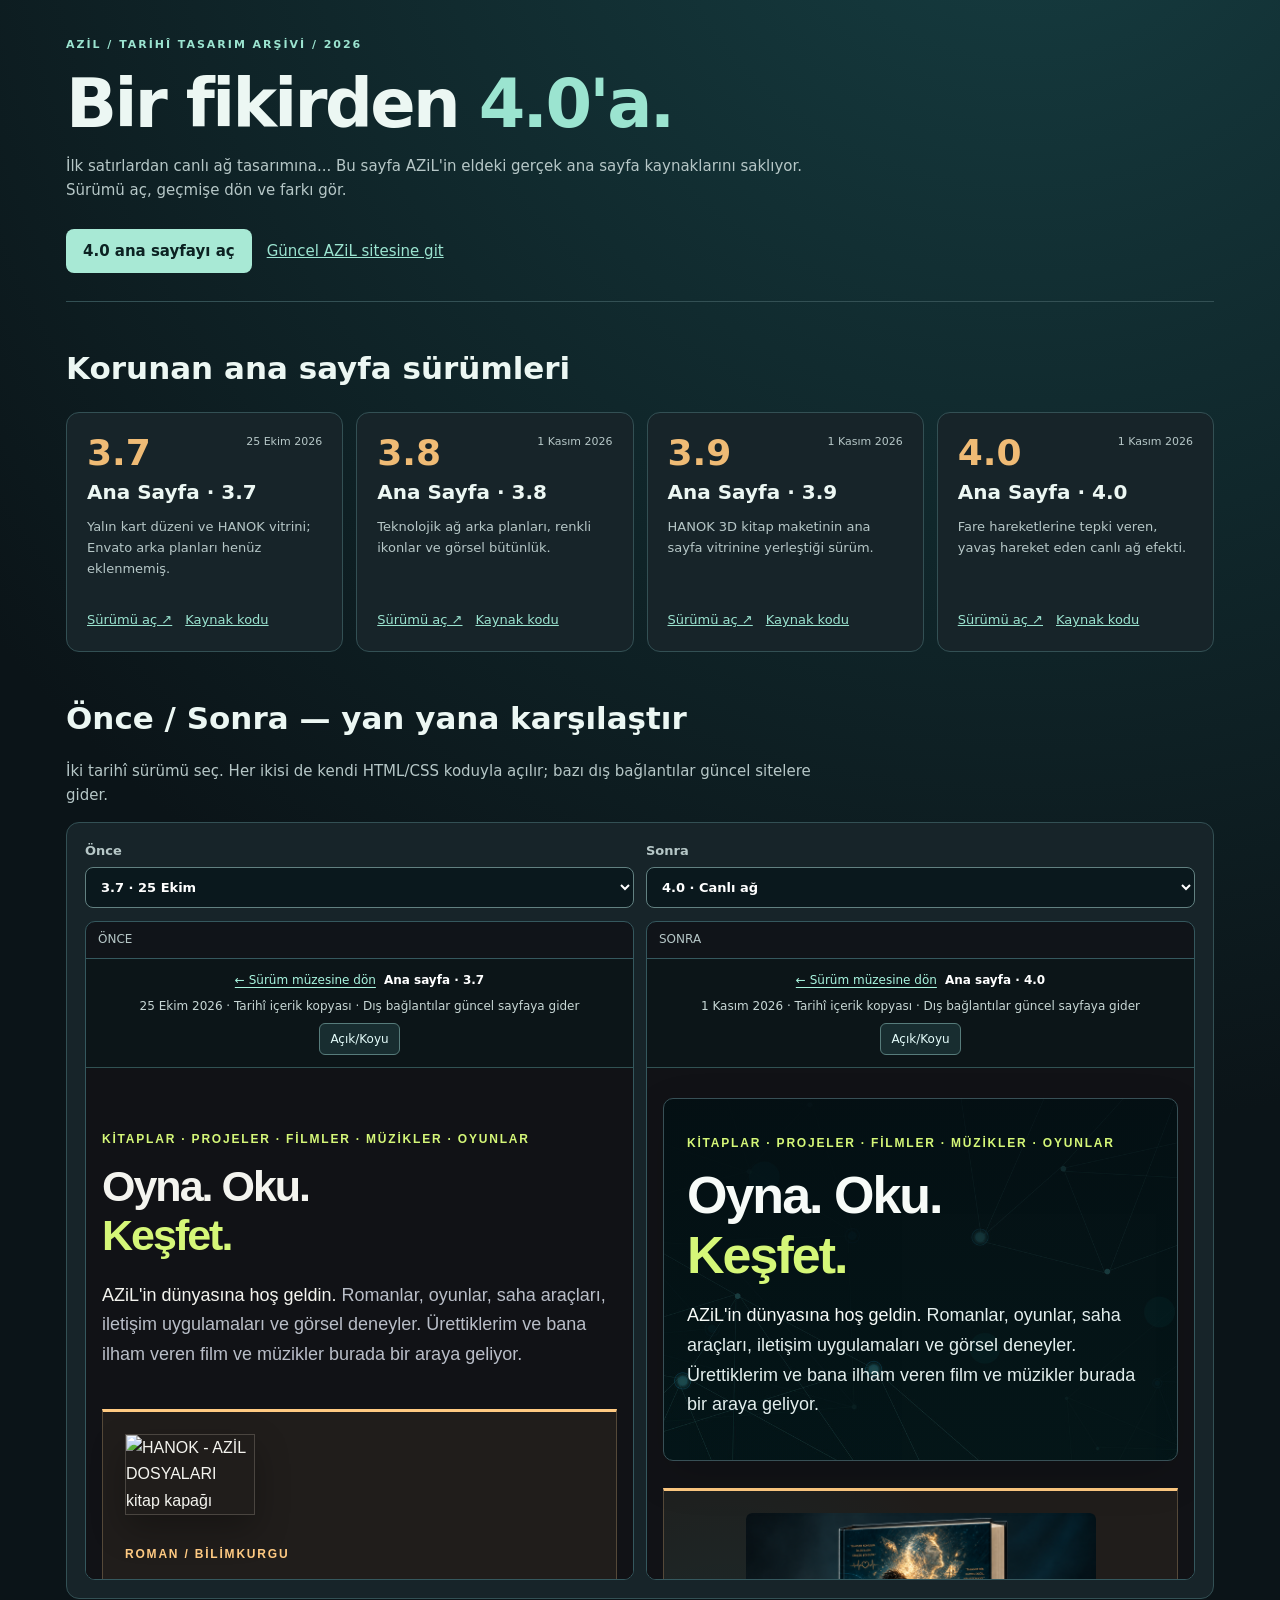
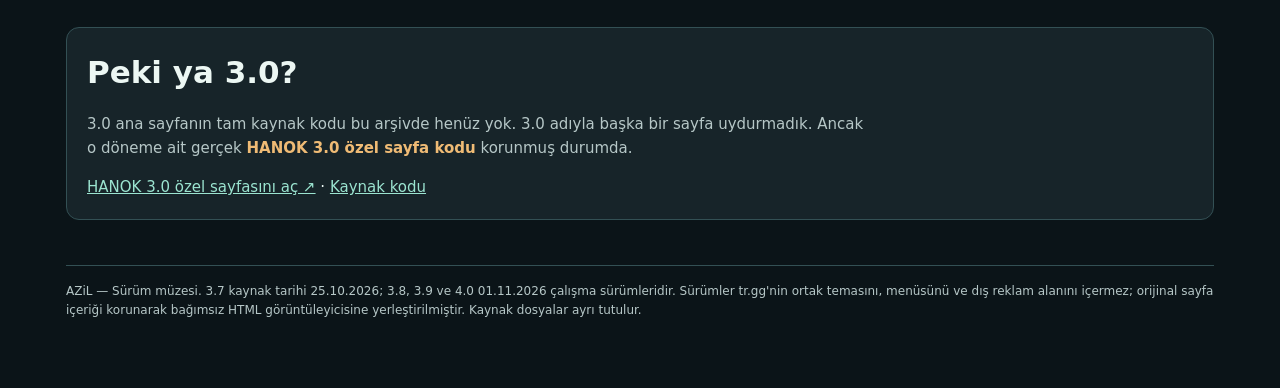
==== arsiv/index.html @ 14adaad2 "Archive AZiL homepages v3.7–v4.0 and historic HANOK v3.0 with version museum" ====
<!doctype html>
<html lang="tr"><head><meta charset="utf-8"><meta name="viewport" content="width=device-width,initial-scale=1"><meta name="robots" content="noindex,nofollow">
<title>AZiL · Sürüm Müzesi | 3.7 → 4.0</title><style>
:root{color-scheme:dark;--bg:#0b1418;--card:#172429;--line:#335054;--fg:#ecf7f3;--muted:#b6c7c7;--mint:#9be4d0;--gold:#efbb75}
*{box-sizing:border-box}html{scroll-behavior:smooth}body{margin:0;background:radial-gradient(circle at 80% -10%,#163e42,#0b1418 55%);color:var(--fg);font:15px/1.6 system-ui,-apple-system,Segoe UI,sans-serif}
main{max-width:1240px;padding:36px clamp(16px,4vw,46px) 68px;margin:0 auto}
a{color:var(--mint)}.eyebrow{color:var(--mint);text-transform:uppercase;letter-spacing:.18em;font-size:11px;font-weight:bold}
h1{font-size:clamp(36px,6vw,67px);line-height:1.05;letter-spacing:-.04em;margin:15px 0 13px}h1 span{color:var(--mint)}h2{font-size:clamp(23px,3vw,31px);margin:42px 0 13px}h3{margin:8px 0 10px;line-height:1.2;font-size:20px}p{color:var(--muted);max-width:780px}
.hero{border-bottom:1px solid var(--line);padding-bottom:28px}
.btn{display:inline-flex;padding:10px 17px;text-decoration:none;color:#0c2222;background:#a8e9d5;border-radius:8px;font-weight:700;margin-top:12px}.muted-link{margin-left:15px}
.timeline{display:grid;grid-template-columns:repeat(4,minmax(0,1fr));gap:13px;margin-top:18px}
.card,.compare,.aside{border:1px solid var(--line);background:var(--card);border-radius:13px;padding:20px;min-width:0}
.card-top{display:flex;justify-content:space-between;gap:8px;align-items:start}.num{font-weight:900;color:var(--gold);font-size:36px;line-height:1.1}.date{font-size:11px;text-align:right;color:var(--muted)}.card p{min-height:80px;font-size:13px}.links{display:flex;flex-wrap:wrap;gap:13px;font-size:13px}
.compare{padding:18px}.ctrls{display:grid;grid-template-columns:1fr 1fr;gap:12px;margin-bottom:13px}.ctrls label{color:var(--muted);font-size:13px;font-weight:600}select{display:block;width:100%;margin-top:6px;padding:11px;border:1px solid #628181;border-radius:8px;background:#0a181d;color:#fff;font:inherit}
.frames{display:grid;grid-template-columns:1fr 1fr;gap:12px}.frame{border:1px solid #35585e;border-radius:10px;overflow:hidden;background:#101419;min-width:0}.frame iframe{display:block;width:100%;height:620px;border:0;background:#111216}.frame span{display:block;padding:8px 12px;color:var(--muted);font-size:12px;border-bottom:1px solid #35585e}
.aside{margin-top:28px}.aside strong{color:var(--gold)}footer{margin-top:45px;padding-top:16px;border-top:1px solid var(--line);color:var(--muted);font-size:12px}
@media(max-width:900px){.timeline{grid-template-columns:repeat(2,1fr)}.frames{grid-template-columns:1fr}.frame iframe{height:450px}}
@media(max-width:540px){.timeline{grid-template-columns:1fr}.ctrls{grid-template-columns:1fr}.card p{min-height:0}.muted-link{display:block;margin:10px 0}}
</style></head><body><main>
<section class="hero"><div class="eyebrow">AZiL / Tarihî Tasarım Arşivi / 2026</div><h1>Bir fikirden <span>4.0'a.</span></h1>
<p>İlk satırlardan canlı ağ tasarımına... Bu sayfa AZiL'in eldeki gerçek ana sayfa kaynaklarını saklıyor. Sürümü aç, geçmişe dön ve farkı gör.</p>
<a class="btn" href="ana-sayfa/4.0/">4.0 ana sayfayı aç</a><a class="muted-link" href="https://sbncifci.tr.gg/">Güncel AZiL sitesine git</a></section>
<h2>Korunan ana sayfa sürümleri</h2><div class="timeline"><article class="card"><div class="card-top"><span class="num">3.7</span><span class="date">25 Ekim 2026</span></div><h3>Ana Sayfa · 3.7</h3><p>Yalın kart düzeni ve HANOK vitrini; Envato arka planları henüz eklenmemiş.</p><div class="links"><a href="ana-sayfa/3.7/index.html">Sürümü aç ↗</a><a href="ana-sayfa/3.7/kaynak.txt">Kaynak kodu</a></div></article><article class="card"><div class="card-top"><span class="num">3.8</span><span class="date">1 Kasım 2026</span></div><h3>Ana Sayfa · 3.8</h3><p>Teknolojik ağ arka planları, renkli ikonlar ve görsel bütünlük.</p><div class="links"><a href="ana-sayfa/3.8/index.html">Sürümü aç ↗</a><a href="ana-sayfa/3.8/kaynak.txt">Kaynak kodu</a></div></article><article class="card"><div class="card-top"><span class="num">3.9</span><span class="date">1 Kasım 2026</span></div><h3>Ana Sayfa · 3.9</h3><p>HANOK 3D kitap maketinin ana sayfa vitrinine yerleştiği sürüm.</p><div class="links"><a href="ana-sayfa/3.9/index.html">Sürümü aç ↗</a><a href="ana-sayfa/3.9/kaynak.txt">Kaynak kodu</a></div></article><article class="card"><div class="card-top"><span class="num">4.0</span><span class="date">1 Kasım 2026</span></div><h3>Ana Sayfa · 4.0</h3><p>Fare hareketlerine tepki veren, yavaş hareket eden canlı ağ efekti.</p><div class="links"><a href="ana-sayfa/4.0/index.html">Sürümü aç ↗</a><a href="ana-sayfa/4.0/kaynak.txt">Kaynak kodu</a></div></article></div>
<h2 id="karsilastir">Önce / Sonra — yan yana karşılaştır</h2>
<p>İki tarihî sürümü seç. Her ikisi de kendi HTML/CSS koduyla açılır; bazı dış bağlantılar güncel sitelere gider.</p>
<section class="compare"><div class="ctrls"><label>Önce<select id="old"><option value="ana-sayfa/3.7/">3.7 · 25 Ekim</option><option value="ana-sayfa/3.8/">3.8 · Envato</option><option value="ana-sayfa/3.9/">3.9 · HANOK 3D</option><option value="ana-sayfa/4.0/">4.0 · Canlı ağ</option></select></label>
<label>Sonra<select id="new"><option value="ana-sayfa/4.0/">4.0 · Canlı ağ</option><option value="ana-sayfa/3.9/">3.9 · HANOK 3D</option><option value="ana-sayfa/3.8/">3.8 · Envato</option><option value="ana-sayfa/3.7/">3.7 · 25 Ekim</option></select></label></div>
<div class="frames"><div class="frame"><span>ÖNCE</span><iframe id="before" title="Önceki sürüm" src="ana-sayfa/3.7/" loading="lazy"></iframe></div><div class="frame"><span>SONRA</span><iframe id="after" title="Sonraki sürüm" src="ana-sayfa/4.0/" loading="lazy"></iframe></div></div></section>
<section class="aside"><h2 style="margin:0 0 12px">Peki ya 3.0?</h2><p>3.0 ana sayfanın tam kaynak kodu bu arşivde henüz yok. 3.0 adıyla başka bir sayfa uydurmadık. Ancak o döneme ait gerçek <strong>HANOK 3.0 özel sayfa kodu</strong> korunmuş durumda.</p>
<a href="hanok/3.0/index.html">HANOK 3.0 özel sayfasını aç ↗</a> · <a href="hanok/3.0/kaynak.txt">Kaynak kodu</a></section>
<footer>AZiL — Sürüm müzesi. 3.7 kaynak tarihi 25.10.2026; 3.8, 3.9 ve 4.0 01.11.2026 çalışma sürümleridir. Sürümler tr.gg'nin ortak temasını, menüsünü ve dış reklam alanını içermez; orijinal sayfa içeriği korunarak bağımsız HTML görüntüleyicisine yerleştirilmiştir. Kaynak dosyalar ayrı tutulur.</footer>
</main><script>
(function(){var b=document.getElementById('old'),a=document.getElementById('new');b.addEventListener('change',function(){document.getElementById('before').src=b.value});a.addEventListener('change',function(){document.getElementById('after').src=a.value})})();
</script></body></html>
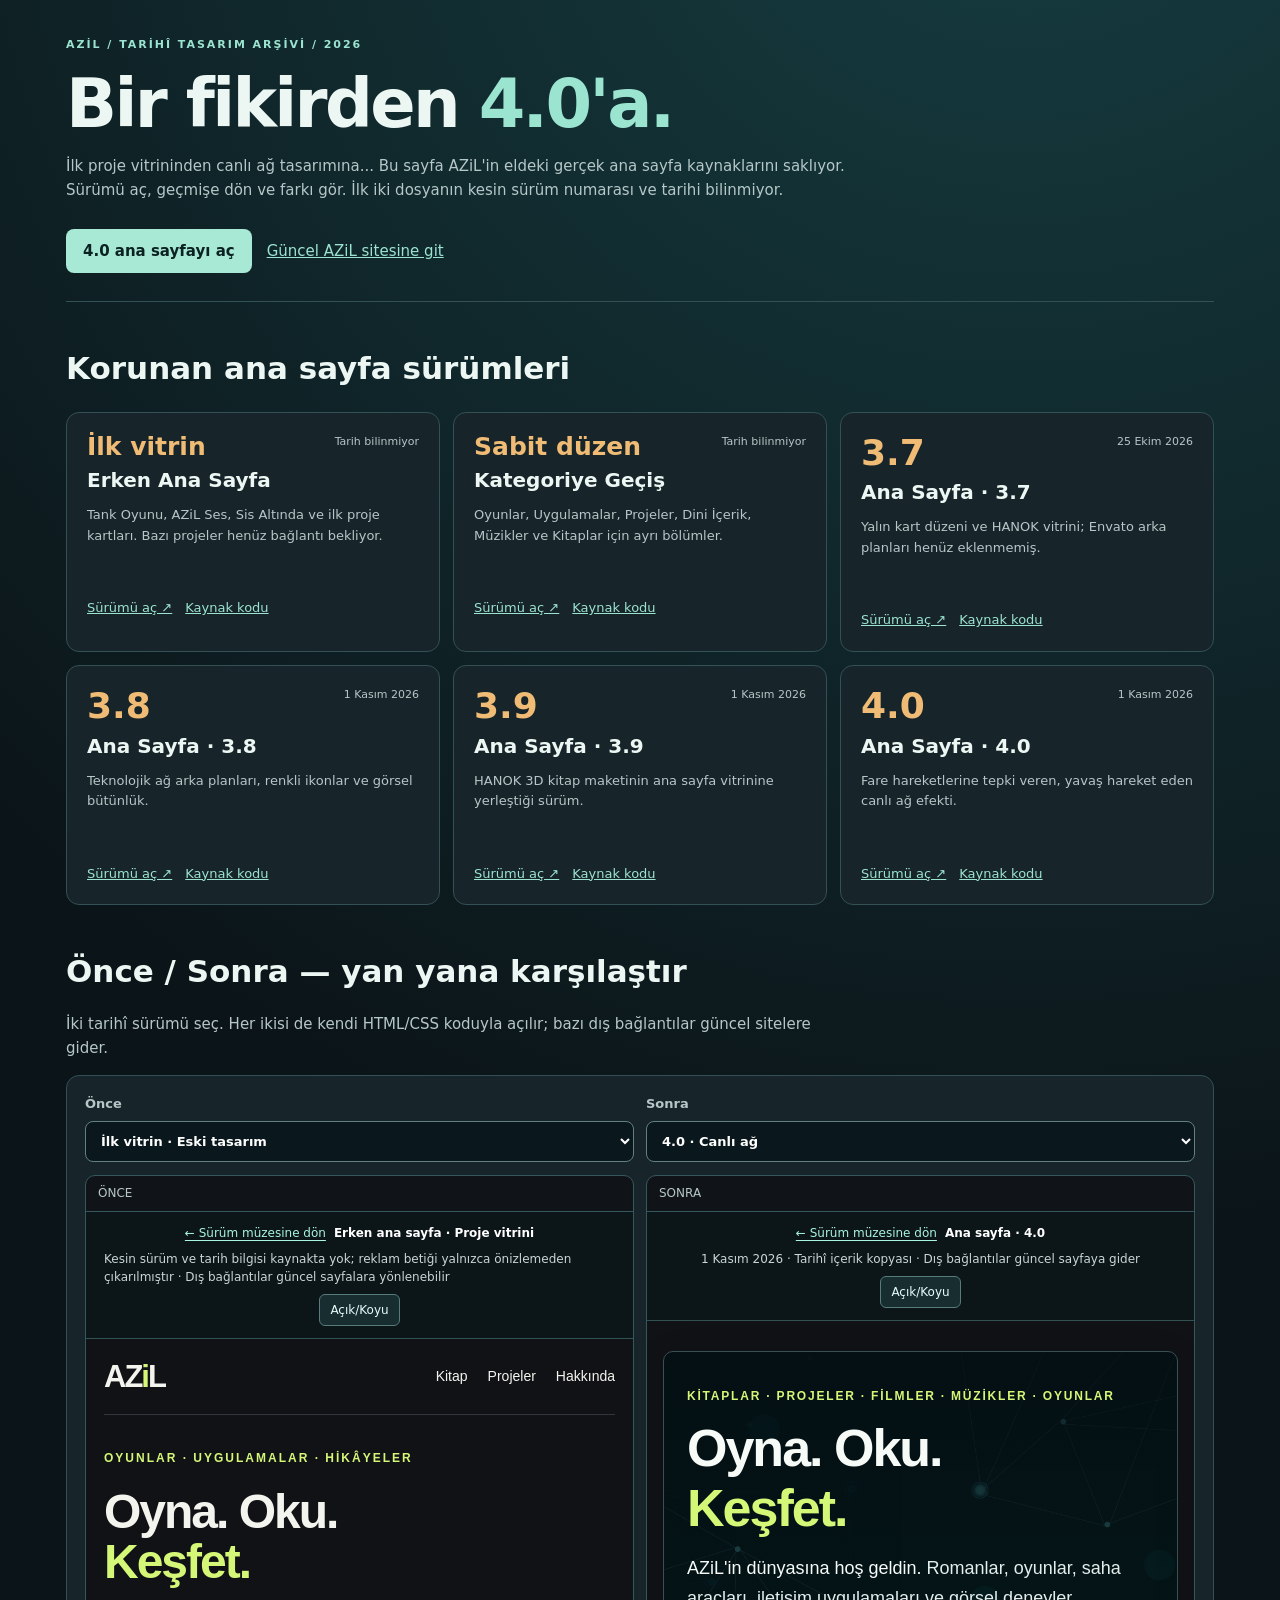
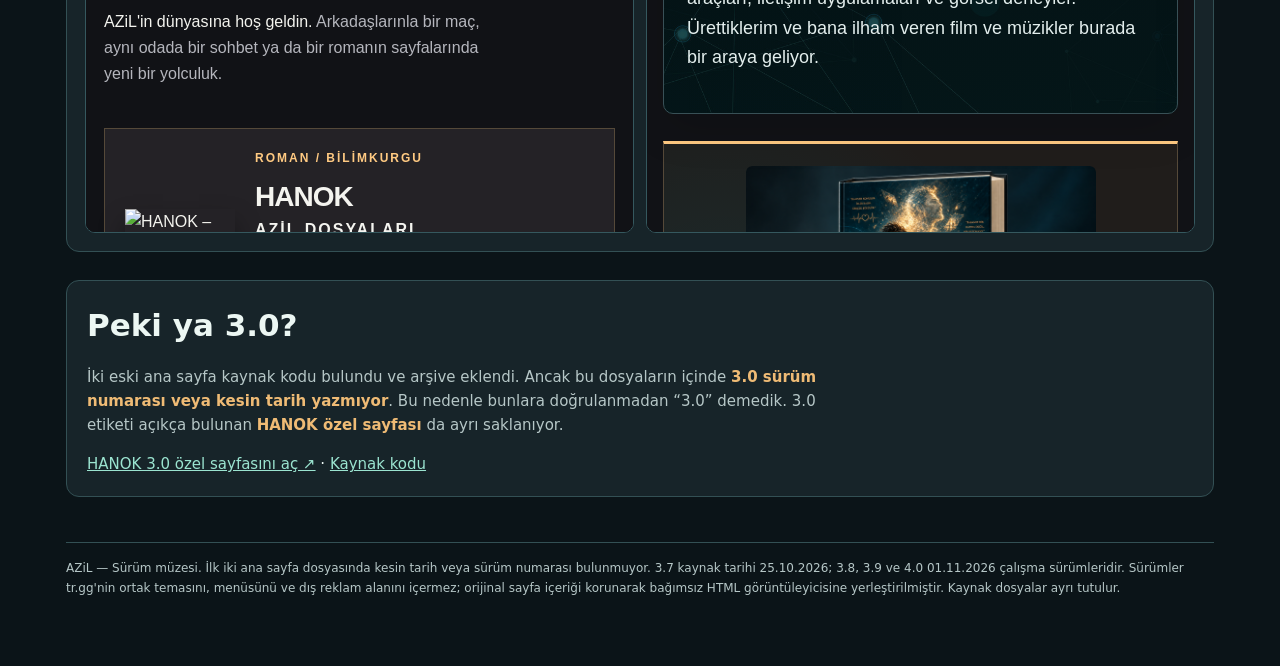
==== commit 37a7be4e: "AZiL archive: preserve two historical homepages and expand comparison museum" ====
--- a/arsiv/index.html
+++ b/arsiv/index.html
@@ -1,6 +1,6 @@
 <!doctype html>
 <html lang="tr"><head><meta charset="utf-8"><meta name="viewport" content="width=device-width,initial-scale=1"><meta name="robots" content="noindex,nofollow">
-<title>AZiL · Sürüm Müzesi | 3.7 → 4.0</title><style>
+<title>AZiL · Sürüm Müzesi | Erken tasarımlardan 4.0'a</title><style>
 :root{color-scheme:dark;--bg:#0b1418;--card:#172429;--line:#335054;--fg:#ecf7f3;--muted:#b6c7c7;--mint:#9be4d0;--gold:#efbb75}
 *{box-sizing:border-box}html{scroll-behavior:smooth}body{margin:0;background:radial-gradient(circle at 80% -10%,#163e42,#0b1418 55%);color:var(--fg);font:15px/1.6 system-ui,-apple-system,Segoe UI,sans-serif}
 main{max-width:1240px;padding:36px clamp(16px,4vw,46px) 68px;margin:0 auto}
@@ -8,7 +8,7 @@
 h1{font-size:clamp(36px,6vw,67px);line-height:1.05;letter-spacing:-.04em;margin:15px 0 13px}h1 span{color:var(--mint)}h2{font-size:clamp(23px,3vw,31px);margin:42px 0 13px}h3{margin:8px 0 10px;line-height:1.2;font-size:20px}p{color:var(--muted);max-width:780px}
 .hero{border-bottom:1px solid var(--line);padding-bottom:28px}
 .btn{display:inline-flex;padding:10px 17px;text-decoration:none;color:#0c2222;background:#a8e9d5;border-radius:8px;font-weight:700;margin-top:12px}.muted-link{margin-left:15px}
-.timeline{display:grid;grid-template-columns:repeat(4,minmax(0,1fr));gap:13px;margin-top:18px}
+.timeline{display:grid;grid-template-columns:repeat(3,minmax(0,1fr));gap:13px;margin-top:18px}
 .card,.compare,.aside{border:1px solid var(--line);background:var(--card);border-radius:13px;padding:20px;min-width:0}
 .card-top{display:flex;justify-content:space-between;gap:8px;align-items:start}.num{font-weight:900;color:var(--gold);font-size:36px;line-height:1.1}.date{font-size:11px;text-align:right;color:var(--muted)}.card p{min-height:80px;font-size:13px}.links{display:flex;flex-wrap:wrap;gap:13px;font-size:13px}
 .compare{padding:18px}.ctrls{display:grid;grid-template-columns:1fr 1fr;gap:12px;margin-bottom:13px}.ctrls label{color:var(--muted);font-size:13px;font-weight:600}select{display:block;width:100%;margin-top:6px;padding:11px;border:1px solid #628181;border-radius:8px;background:#0a181d;color:#fff;font:inherit}
@@ -18,17 +18,17 @@
 @media(max-width:540px){.timeline{grid-template-columns:1fr}.ctrls{grid-template-columns:1fr}.card p{min-height:0}.muted-link{display:block;margin:10px 0}}
 </style></head><body><main>
 <section class="hero"><div class="eyebrow">AZiL / Tarihî Tasarım Arşivi / 2026</div><h1>Bir fikirden <span>4.0'a.</span></h1>
-<p>İlk satırlardan canlı ağ tasarımına... Bu sayfa AZiL'in eldeki gerçek ana sayfa kaynaklarını saklıyor. Sürümü aç, geçmişe dön ve farkı gör.</p>
+<p>İlk proje vitrininden canlı ağ tasarımına... Bu sayfa AZiL'in eldeki gerçek ana sayfa kaynaklarını saklıyor. Sürümü aç, geçmişe dön ve farkı gör. İlk iki dosyanın kesin sürüm numarası ve tarihi bilinmiyor.</p>
 <a class="btn" href="ana-sayfa/4.0/">4.0 ana sayfayı aç</a><a class="muted-link" href="https://sbncifci.tr.gg/">Güncel AZiL sitesine git</a></section>
-<h2>Korunan ana sayfa sürümleri</h2><div class="timeline"><article class="card"><div class="card-top"><span class="num">3.7</span><span class="date">25 Ekim 2026</span></div><h3>Ana Sayfa · 3.7</h3><p>Yalın kart düzeni ve HANOK vitrini; Envato arka planları henüz eklenmemiş.</p><div class="links"><a href="ana-sayfa/3.7/index.html">Sürümü aç ↗</a><a href="ana-sayfa/3.7/kaynak.txt">Kaynak kodu</a></div></article><article class="card"><div class="card-top"><span class="num">3.8</span><span class="date">1 Kasım 2026</span></div><h3>Ana Sayfa · 3.8</h3><p>Teknolojik ağ arka planları, renkli ikonlar ve görsel bütünlük.</p><div class="links"><a href="ana-sayfa/3.8/index.html">Sürümü aç ↗</a><a href="ana-sayfa/3.8/kaynak.txt">Kaynak kodu</a></div></article><article class="card"><div class="card-top"><span class="num">3.9</span><span class="date">1 Kasım 2026</span></div><h3>Ana Sayfa · 3.9</h3><p>HANOK 3D kitap maketinin ana sayfa vitrinine yerleştiği sürüm.</p><div class="links"><a href="ana-sayfa/3.9/index.html">Sürümü aç ↗</a><a href="ana-sayfa/3.9/kaynak.txt">Kaynak kodu</a></div></article><article class="card"><div class="card-top"><span class="num">4.0</span><span class="date">1 Kasım 2026</span></div><h3>Ana Sayfa · 4.0</h3><p>Fare hareketlerine tepki veren, yavaş hareket eden canlı ağ efekti.</p><div class="links"><a href="ana-sayfa/4.0/index.html">Sürümü aç ↗</a><a href="ana-sayfa/4.0/kaynak.txt">Kaynak kodu</a></div></article></div>
+<h2>Korunan ana sayfa sürümleri</h2><div class="timeline"><article class="card"><div class="card-top"><span class="num" style="font-size:25px">İlk vitrin</span><span class="date">Tarih bilinmiyor</span></div><h3>Erken Ana Sayfa</h3><p>Tank Oyunu, AZiL Ses, Sis Altında ve ilk proje kartları. Bazı projeler henüz bağlantı bekliyor.</p><div class="links"><a href="ana-sayfa/erken-vitrin/">Sürümü aç ↗</a><a href="ana-sayfa/erken-vitrin/kaynak.txt">Kaynak kodu</a></div></article><article class="card"><div class="card-top"><span class="num" style="font-size:25px">Sabit düzen</span><span class="date">Tarih bilinmiyor</span></div><h3>Kategoriye Geçiş</h3><p>Oyunlar, Uygulamalar, Projeler, Dini İçerik, Müzikler ve Kitaplar için ayrı bölümler.</p><div class="links"><a href="ana-sayfa/sabit-kategoriler/">Sürümü aç ↗</a><a href="ana-sayfa/sabit-kategoriler/kaynak.txt">Kaynak kodu</a></div></article><article class="card"><div class="card-top"><span class="num">3.7</span><span class="date">25 Ekim 2026</span></div><h3>Ana Sayfa · 3.7</h3><p>Yalın kart düzeni ve HANOK vitrini; Envato arka planları henüz eklenmemiş.</p><div class="links"><a href="ana-sayfa/3.7/index.html">Sürümü aç ↗</a><a href="ana-sayfa/3.7/kaynak.txt">Kaynak kodu</a></div></article><article class="card"><div class="card-top"><span class="num">3.8</span><span class="date">1 Kasım 2026</span></div><h3>Ana Sayfa · 3.8</h3><p>Teknolojik ağ arka planları, renkli ikonlar ve görsel bütünlük.</p><div class="links"><a href="ana-sayfa/3.8/index.html">Sürümü aç ↗</a><a href="ana-sayfa/3.8/kaynak.txt">Kaynak kodu</a></div></article><article class="card"><div class="card-top"><span class="num">3.9</span><span class="date">1 Kasım 2026</span></div><h3>Ana Sayfa · 3.9</h3><p>HANOK 3D kitap maketinin ana sayfa vitrinine yerleştiği sürüm.</p><div class="links"><a href="ana-sayfa/3.9/index.html">Sürümü aç ↗</a><a href="ana-sayfa/3.9/kaynak.txt">Kaynak kodu</a></div></article><article class="card"><div class="card-top"><span class="num">4.0</span><span class="date">1 Kasım 2026</span></div><h3>Ana Sayfa · 4.0</h3><p>Fare hareketlerine tepki veren, yavaş hareket eden canlı ağ efekti.</p><div class="links"><a href="ana-sayfa/4.0/index.html">Sürümü aç ↗</a><a href="ana-sayfa/4.0/kaynak.txt">Kaynak kodu</a></div></article></div>
 <h2 id="karsilastir">Önce / Sonra — yan yana karşılaştır</h2>
 <p>İki tarihî sürümü seç. Her ikisi de kendi HTML/CSS koduyla açılır; bazı dış bağlantılar güncel sitelere gider.</p>
-<section class="compare"><div class="ctrls"><label>Önce<select id="old"><option value="ana-sayfa/3.7/">3.7 · 25 Ekim</option><option value="ana-sayfa/3.8/">3.8 · Envato</option><option value="ana-sayfa/3.9/">3.9 · HANOK 3D</option><option value="ana-sayfa/4.0/">4.0 · Canlı ağ</option></select></label>
-<label>Sonra<select id="new"><option value="ana-sayfa/4.0/">4.0 · Canlı ağ</option><option value="ana-sayfa/3.9/">3.9 · HANOK 3D</option><option value="ana-sayfa/3.8/">3.8 · Envato</option><option value="ana-sayfa/3.7/">3.7 · 25 Ekim</option></select></label></div>
-<div class="frames"><div class="frame"><span>ÖNCE</span><iframe id="before" title="Önceki sürüm" src="ana-sayfa/3.7/" loading="lazy"></iframe></div><div class="frame"><span>SONRA</span><iframe id="after" title="Sonraki sürüm" src="ana-sayfa/4.0/" loading="lazy"></iframe></div></div></section>
-<section class="aside"><h2 style="margin:0 0 12px">Peki ya 3.0?</h2><p>3.0 ana sayfanın tam kaynak kodu bu arşivde henüz yok. 3.0 adıyla başka bir sayfa uydurmadık. Ancak o döneme ait gerçek <strong>HANOK 3.0 özel sayfa kodu</strong> korunmuş durumda.</p>
+<section class="compare"><div class="ctrls"><label>Önce<select id="old"><option value="ana-sayfa/erken-vitrin/">İlk vitrin · Eski tasarım</option><option value="ana-sayfa/sabit-kategoriler/">Sabit kategoriler</option><option value="ana-sayfa/3.7/">3.7 · 25 Ekim</option><option value="ana-sayfa/3.8/">3.8 · Envato</option><option value="ana-sayfa/3.9/">3.9 · HANOK 3D</option><option value="ana-sayfa/4.0/">4.0 · Canlı ağ</option></select></label>
+<label>Sonra<select id="new"><option value="ana-sayfa/4.0/">4.0 · Canlı ağ</option><option value="ana-sayfa/3.9/">3.9 · HANOK 3D</option><option value="ana-sayfa/3.8/">3.8 · Envato</option><option value="ana-sayfa/3.7/">3.7 · 25 Ekim</option><option value="ana-sayfa/sabit-kategoriler/">Sabit kategoriler</option><option value="ana-sayfa/erken-vitrin/">İlk vitrin · Eski tasarım</option></select></label></div>
+<div class="frames"><div class="frame"><span>ÖNCE</span><iframe id="before" title="Önceki sürüm" src="ana-sayfa/erken-vitrin/" loading="lazy"></iframe></div><div class="frame"><span>SONRA</span><iframe id="after" title="Sonraki sürüm" src="ana-sayfa/4.0/" loading="lazy"></iframe></div></div></section>
+<section class="aside"><h2 style="margin:0 0 12px">Peki ya 3.0?</h2><p>İki eski ana sayfa kaynak kodu bulundu ve arşive eklendi. Ancak bu dosyaların içinde <strong>3.0 sürüm numarası veya kesin tarih yazmıyor</strong>. Bu nedenle bunlara doğrulanmadan “3.0” demedik. 3.0 etiketi açıkça bulunan <strong>HANOK özel sayfası</strong> da ayrı saklanıyor.</p>
 <a href="hanok/3.0/index.html">HANOK 3.0 özel sayfasını aç ↗</a> · <a href="hanok/3.0/kaynak.txt">Kaynak kodu</a></section>
-<footer>AZiL — Sürüm müzesi. 3.7 kaynak tarihi 25.10.2026; 3.8, 3.9 ve 4.0 01.11.2026 çalışma sürümleridir. Sürümler tr.gg'nin ortak temasını, menüsünü ve dış reklam alanını içermez; orijinal sayfa içeriği korunarak bağımsız HTML görüntüleyicisine yerleştirilmiştir. Kaynak dosyalar ayrı tutulur.</footer>
+<footer>AZiL — Sürüm müzesi. İlk iki ana sayfa dosyasında kesin tarih veya sürüm numarası bulunmuyor. 3.7 kaynak tarihi 25.10.2026; 3.8, 3.9 ve 4.0 01.11.2026 çalışma sürümleridir. Sürümler tr.gg'nin ortak temasını, menüsünü ve dış reklam alanını içermez; orijinal sayfa içeriği korunarak bağımsız HTML görüntüleyicisine yerleştirilmiştir. Kaynak dosyalar ayrı tutulur.</footer>
 </main><script>
 (function(){var b=document.getElementById('old'),a=document.getElementById('new');b.addEventListener('change',function(){document.getElementById('before').src=b.value});a.addEventListener('change',function(){document.getElementById('after').src=a.value})})();
 </script></body></html>
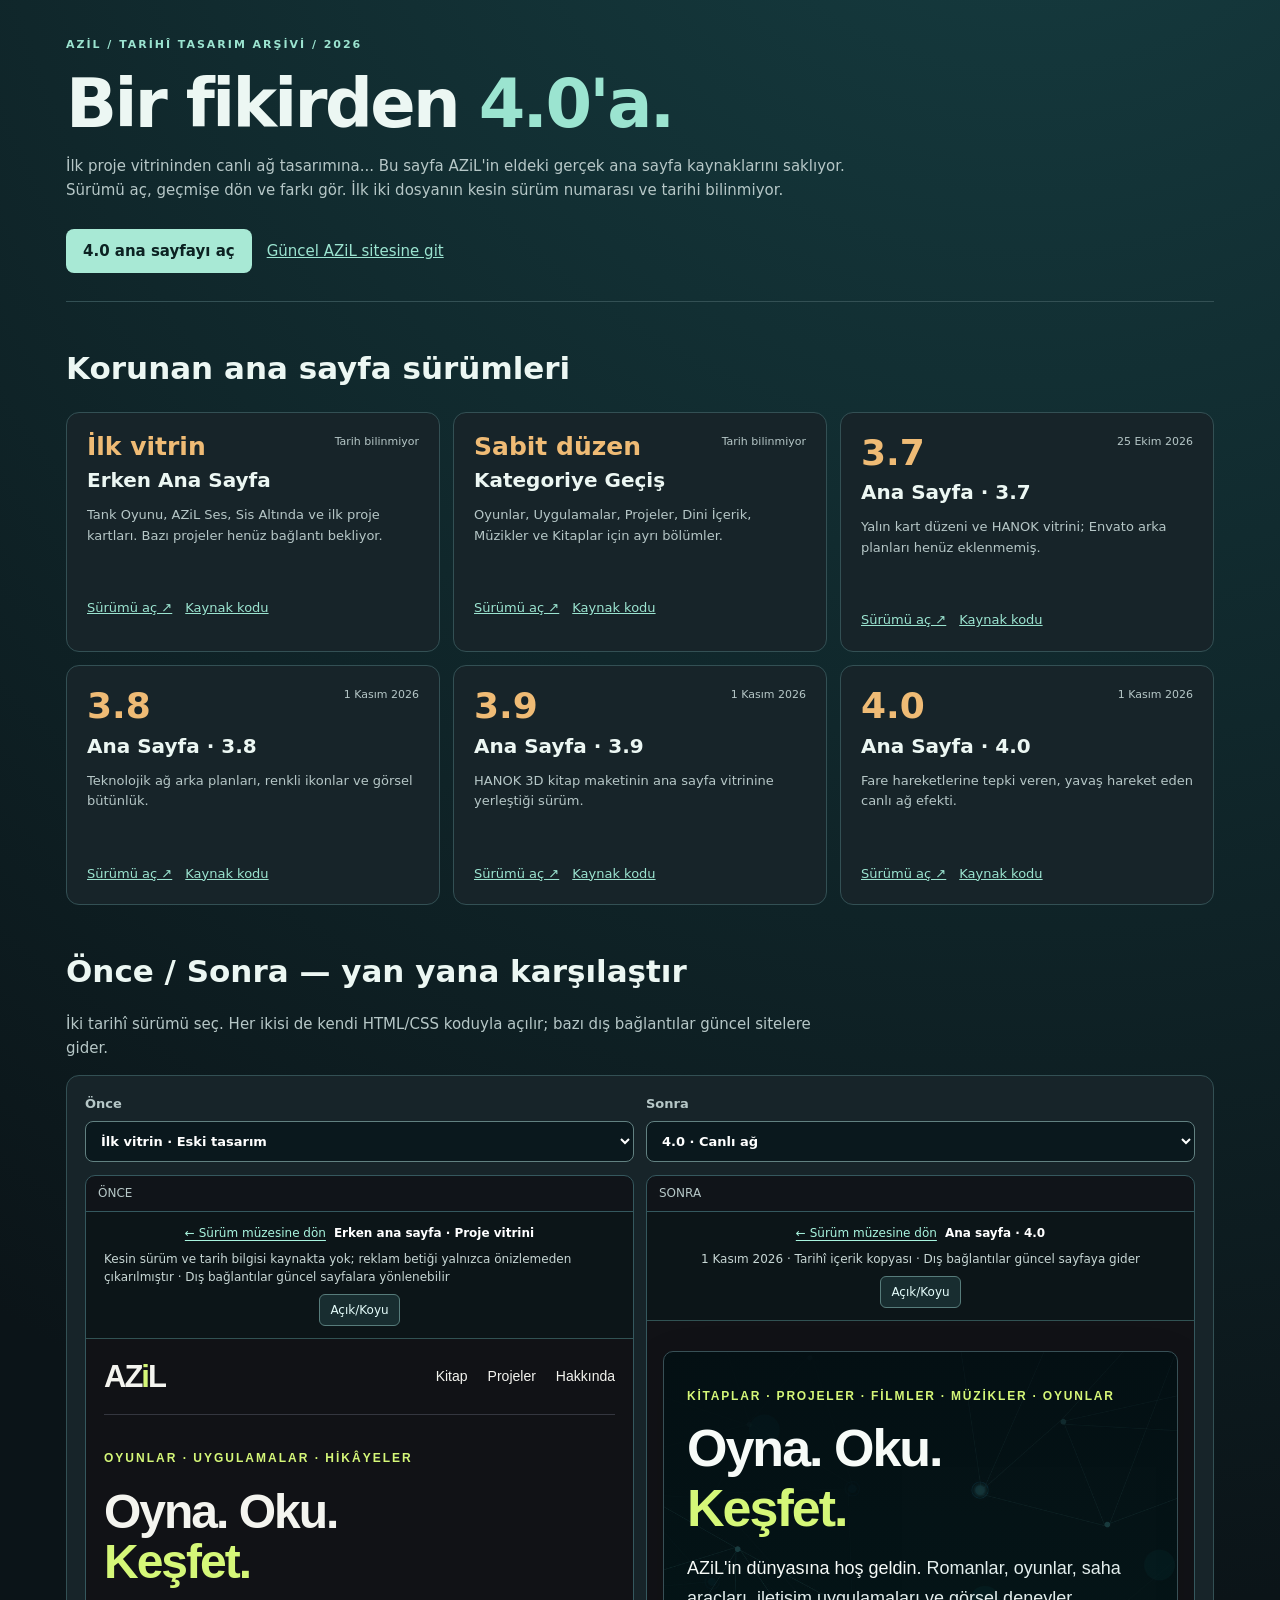
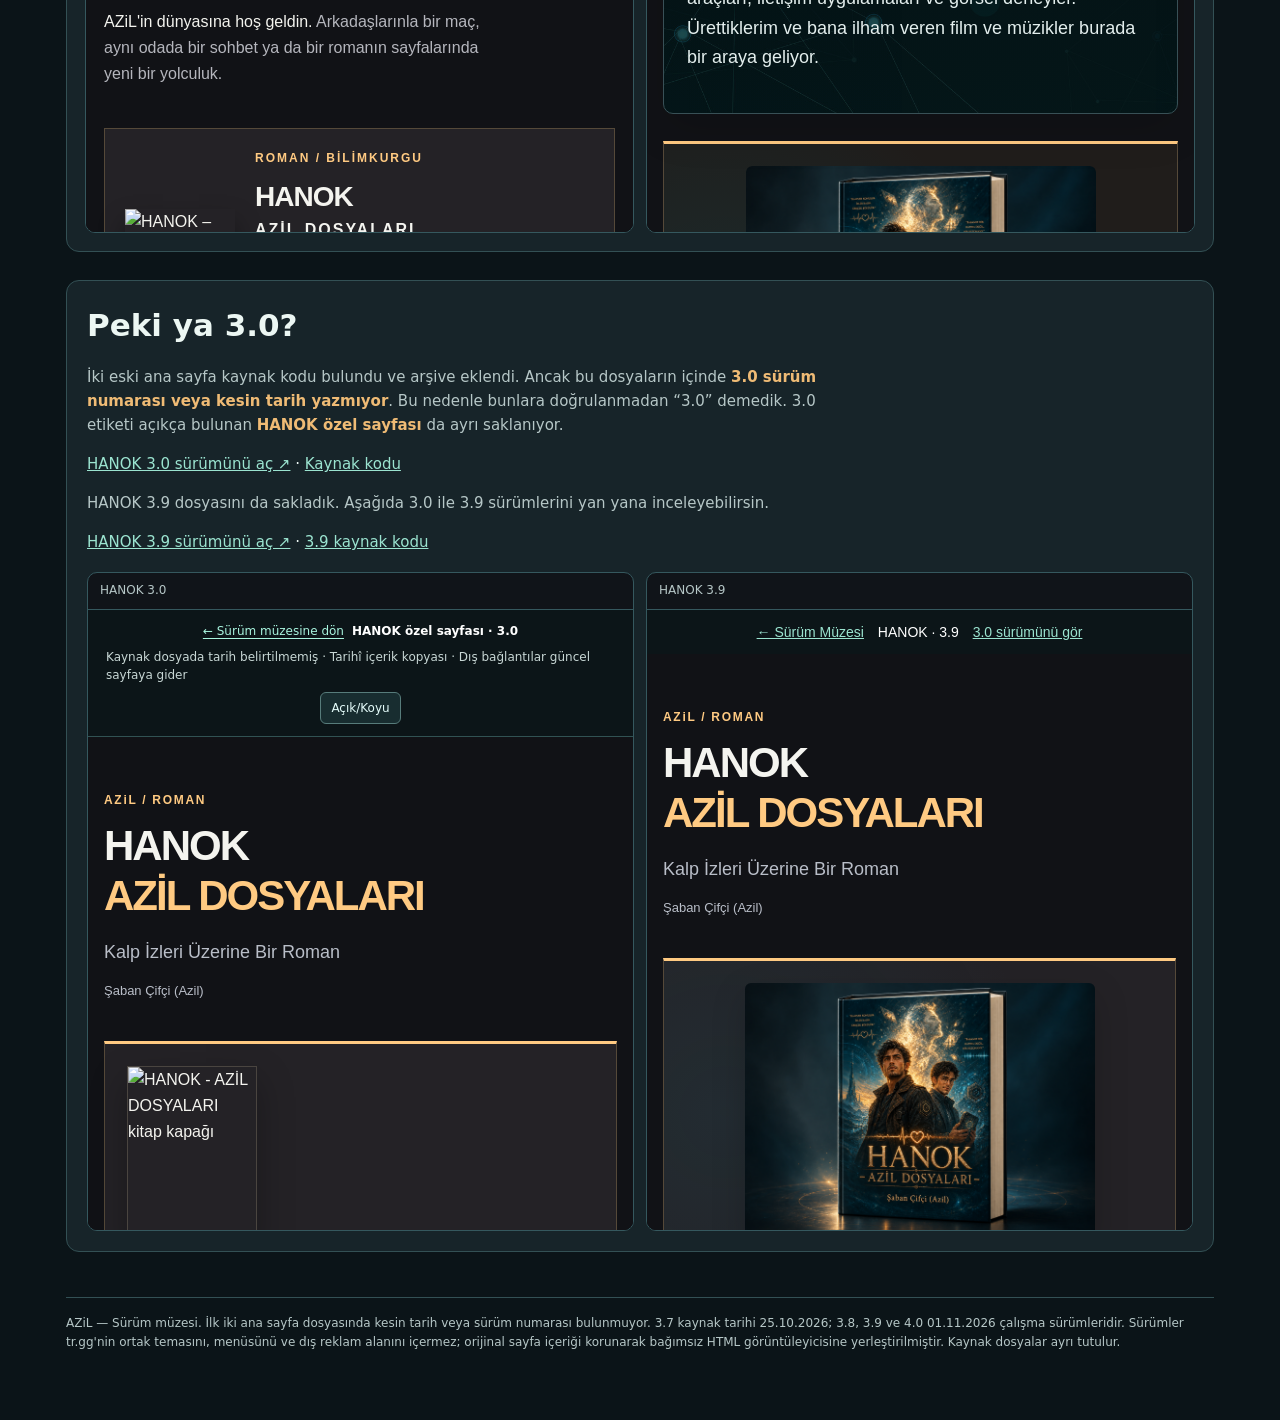
==== commit dc2d7648: "Add HANOK 3.0 vs 3.9 visual comparison" ====
--- a/arsiv/index.html
+++ b/arsiv/index.html
@@ -27,7 +27,7 @@
 <label>Sonra<select id="new"><option value="ana-sayfa/4.0/">4.0 · Canlı ağ</option><option value="ana-sayfa/3.9/">3.9 · HANOK 3D</option><option value="ana-sayfa/3.8/">3.8 · Envato</option><option value="ana-sayfa/3.7/">3.7 · 25 Ekim</option><option value="ana-sayfa/sabit-kategoriler/">Sabit kategoriler</option><option value="ana-sayfa/erken-vitrin/">İlk vitrin · Eski tasarım</option></select></label></div>
 <div class="frames"><div class="frame"><span>ÖNCE</span><iframe id="before" title="Önceki sürüm" src="ana-sayfa/erken-vitrin/" loading="lazy"></iframe></div><div class="frame"><span>SONRA</span><iframe id="after" title="Sonraki sürüm" src="ana-sayfa/4.0/" loading="lazy"></iframe></div></div></section>
 <section class="aside"><h2 style="margin:0 0 12px">Peki ya 3.0?</h2><p>İki eski ana sayfa kaynak kodu bulundu ve arşive eklendi. Ancak bu dosyaların içinde <strong>3.0 sürüm numarası veya kesin tarih yazmıyor</strong>. Bu nedenle bunlara doğrulanmadan “3.0” demedik. 3.0 etiketi açıkça bulunan <strong>HANOK özel sayfası</strong> da ayrı saklanıyor.</p>
-<a href="hanok/3.0/index.html">HANOK 3.0 özel sayfasını aç ↗</a> · <a href="hanok/3.0/kaynak.txt">Kaynak kodu</a></section>
+<a href="hanok/3.0/">HANOK 3.0 sürümünü aç ↗</a> · <a href="hanok/3.0/kaynak.txt">Kaynak kodu</a><p>HANOK 3.9 dosyasını da sakladık. Aşağıda 3.0 ile 3.9 sürümlerini yan yana inceleyebilirsin.</p><a href="hanok/3.9/">HANOK 3.9 sürümünü aç ↗</a> · <a href="hanok/3.9/kaynak.txt">3.9 kaynak kodu</a><div class="frames" style="margin-top:18px"><div class="frame"><span>HANOK 3.0</span><iframe title="HANOK 3.0" src="hanok/3.0/" loading="lazy"></iframe></div><div class="frame"><span>HANOK 3.9</span><iframe title="HANOK 3.9" src="hanok/3.9/" loading="lazy"></iframe></div></div></section>
 <footer>AZiL — Sürüm müzesi. İlk iki ana sayfa dosyasında kesin tarih veya sürüm numarası bulunmuyor. 3.7 kaynak tarihi 25.10.2026; 3.8, 3.9 ve 4.0 01.11.2026 çalışma sürümleridir. Sürümler tr.gg'nin ortak temasını, menüsünü ve dış reklam alanını içermez; orijinal sayfa içeriği korunarak bağımsız HTML görüntüleyicisine yerleştirilmiştir. Kaynak dosyalar ayrı tutulur.</footer>
 </main><script>
 (function(){var b=document.getElementById('old'),a=document.getElementById('new');b.addEventListener('change',function(){document.getElementById('before').src=b.value});a.addEventListener('change',function(){document.getElementById('after').src=a.value})})();
